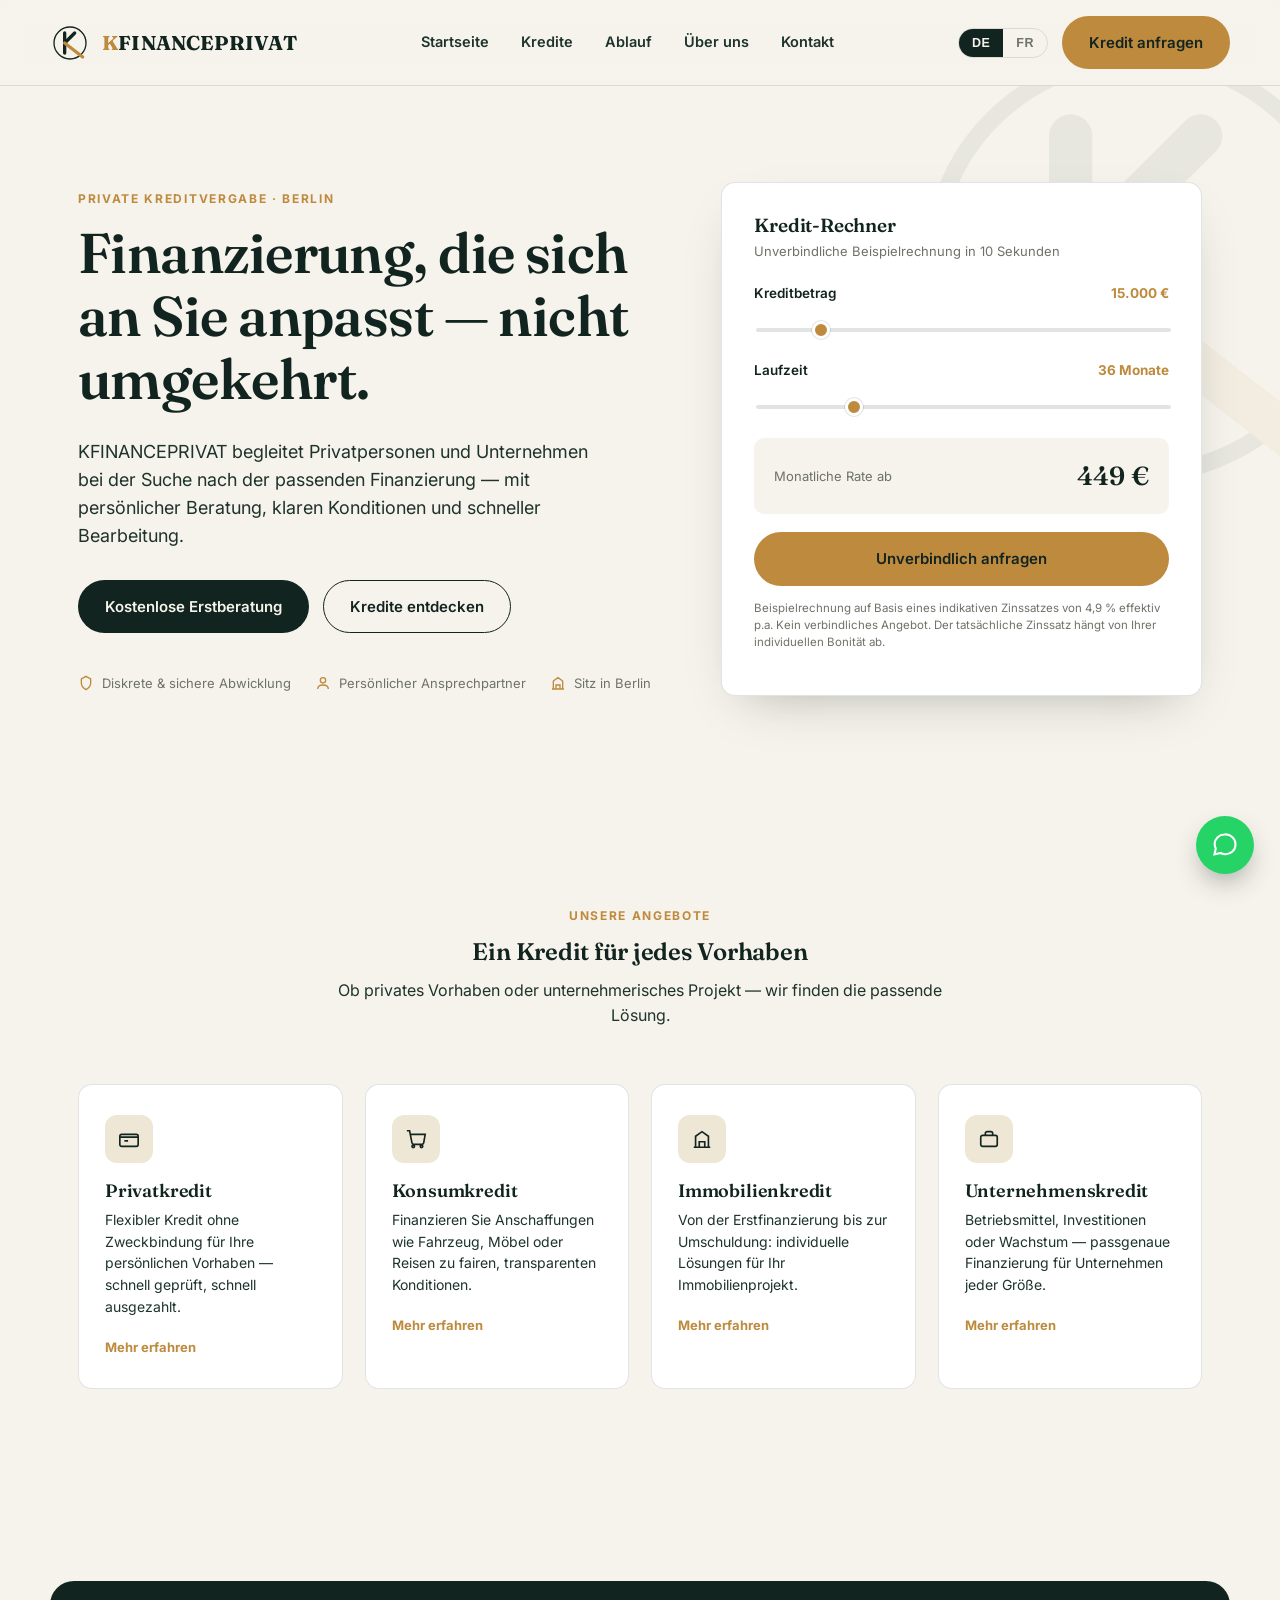
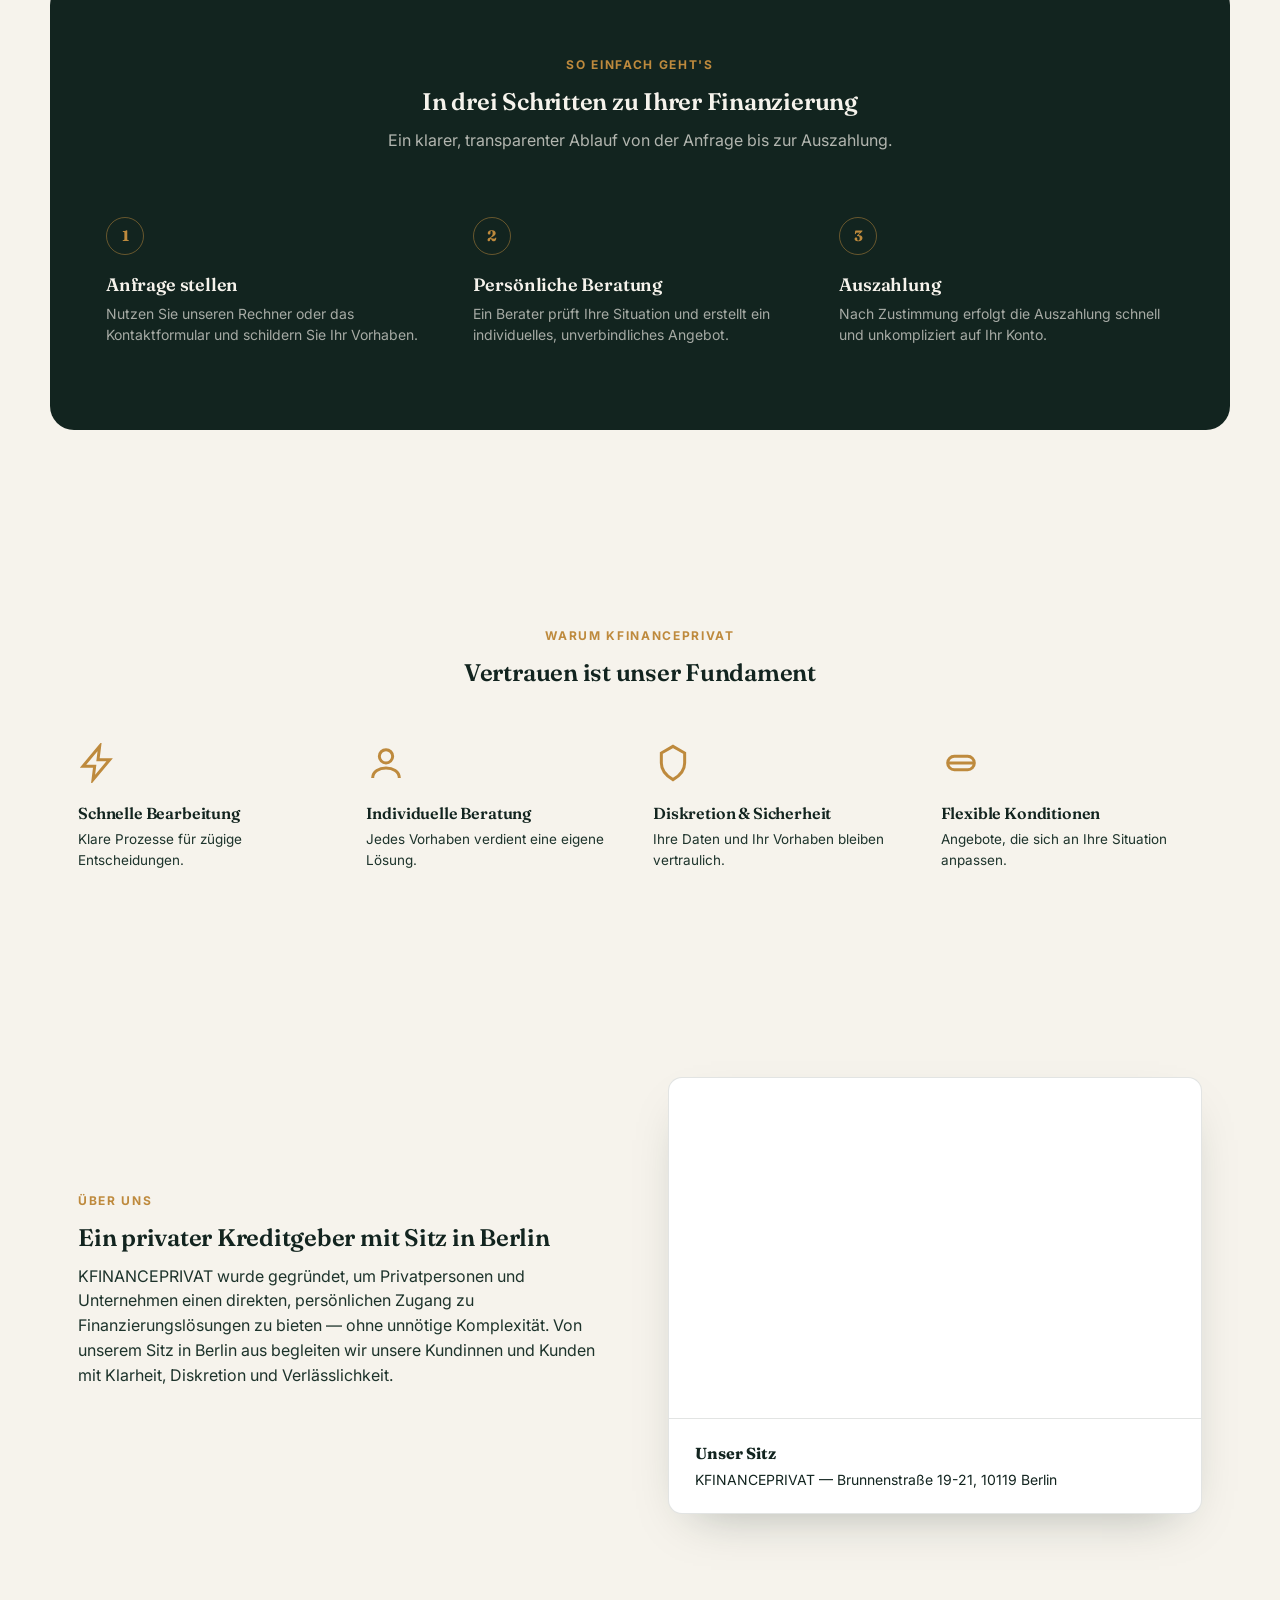
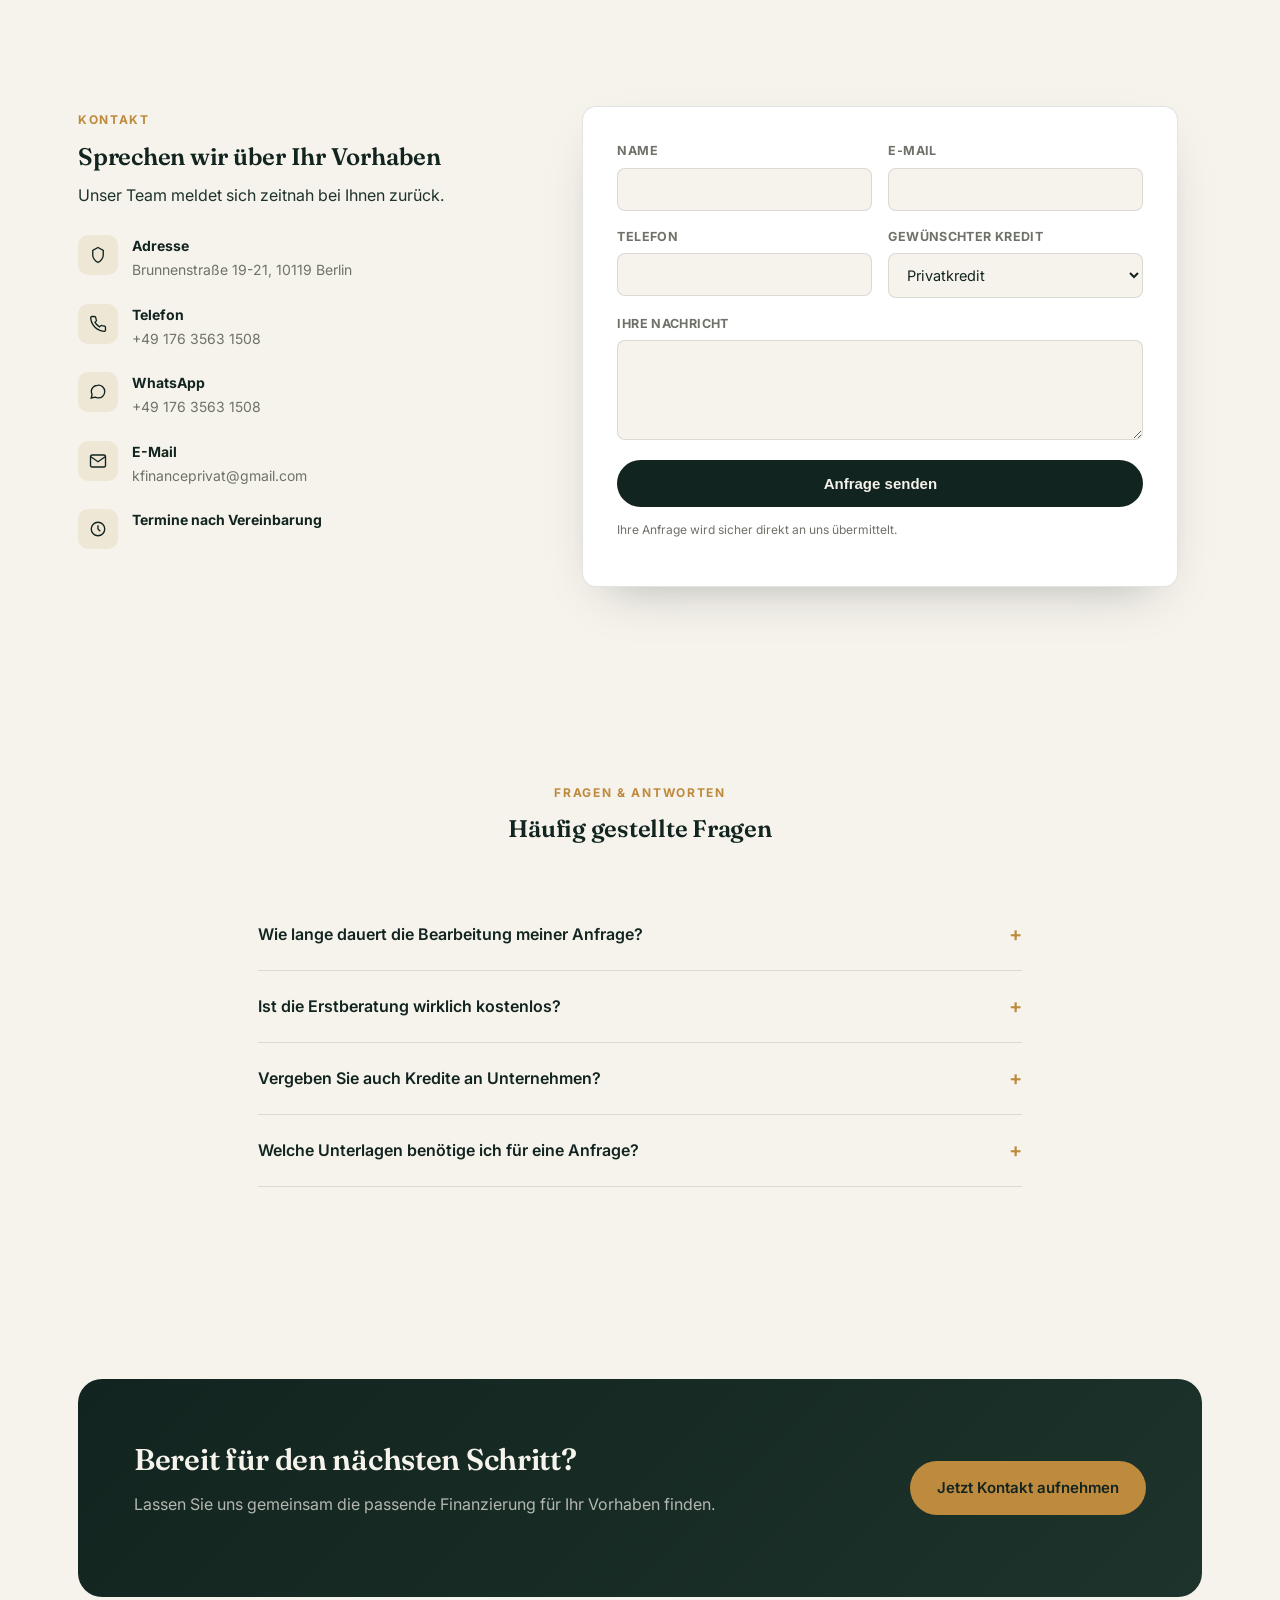
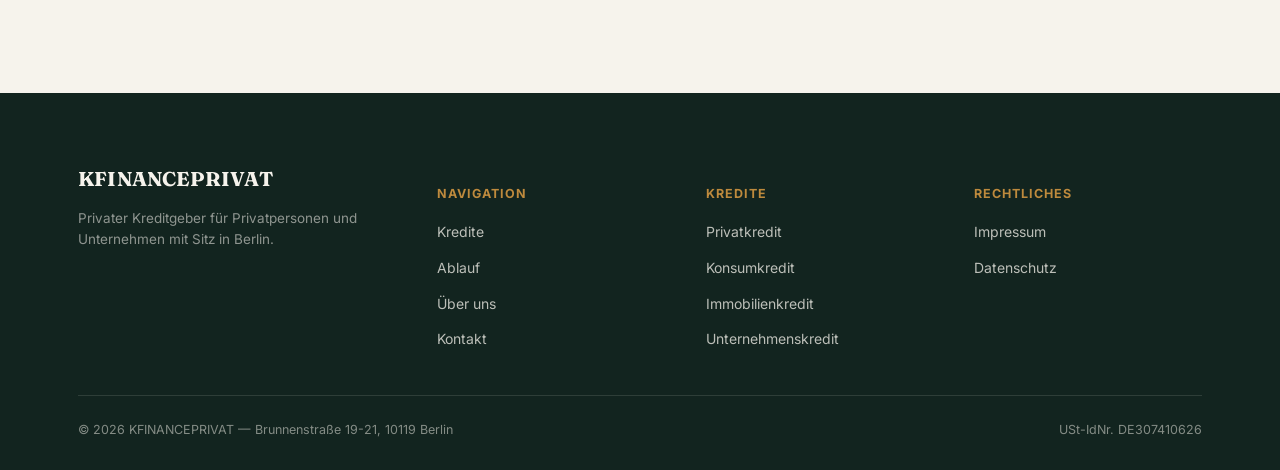
==== index.html @ 70a565da "Add files via upload" ====
<!DOCTYPE html>
<html lang="de">
<head>
<meta charset="UTF-8">
<meta name="viewport" content="width=device-width, initial-scale=1.0">
<title>KFINANCEPRIVAT — Private Kredite für Privatpersonen & Unternehmen</title>
<meta name="description" content="KFINANCEPRIVAT, Berlin — Privatkredite, Konsumkredite, Immobilienkredite und Unternehmenskredite mit persönlicher Beratung.">
<link rel="icon" type="image/svg+xml" href="kfinanceprivat-icone.svg">
<link rel="stylesheet" href="style.css">
</head>
<body>

<header class="site">
  <div class="wrap nav">
    <a href="index.html" class="brand">
      <img src="kfinanceprivat-icone.svg" alt="KFINANCEPRIVAT">
      <span class="brand-word"><span class="k">K</span>FINANCEPRIVAT</span>
    </a>
    <nav class="nav-links">
      <a href="index.html" data-i18n="nav_home">Startseite</a>
      <a href="#kredite" data-i18n="nav_credits">Kredite</a>
      <a href="#ablauf" data-i18n="nav_process">Ablauf</a>
      <a href="#ueber-uns" data-i18n="nav_about">Über uns</a>
      <a href="#kontakt" data-i18n="nav_contact">Kontakt</a>
    </nav>
    <div class="nav-actions">
      <div class="lang-toggle">
        <button data-lang="de" class="active">DE</button>
        <button data-lang="fr">FR</button>
      </div>
      <a href="#kontakt" class="btn btn-gold" data-i18n="nav_cta">Kredit anfragen</a>
      <button class="burger" aria-label="Menu"><span></span><span></span><span></span></button>
    </div>
  </div>
</header>

<section class="hero">
  <img class="hero-watermark" src="kfinanceprivat-icone.svg" alt="">
  <div class="wrap hero-grid">
    <div>
      <span class="eyebrow" data-i18n="hero_eyebrow">Private Kreditvergabe · Berlin</span>
      <h1 data-i18n="hero_title">Finanzierung, die sich an Sie anpasst — nicht umgekehrt.</h1>
      <p class="lead" data-i18n="hero_lead">KFINANCEPRIVAT begleitet Privatpersonen und Unternehmen bei der Suche nach der passenden Finanzierung.</p>
      <div class="hero-cta">
        <a href="#kontakt" class="btn btn-primary" data-i18n="hero_cta_primary">Kostenlose Erstberatung</a>
        <a href="#kredite" class="btn btn-outline" data-i18n="hero_cta_secondary">Kredite entdecken</a>
      </div>
      <div class="hero-trust">
        <div><svg width="16" height="16" viewBox="0 0 24 24" fill="none" stroke="#BE8A3D" stroke-width="2"><path d="M12 2l7 4v6c0 5-3.5 8-7 10-3.5-2-7-5-7-10V6l7-4z"/></svg><span data-i18n="hero_trust_1">Diskrete & sichere Abwicklung</span></div>
        <div><svg width="16" height="16" viewBox="0 0 24 24" fill="none" stroke="#BE8A3D" stroke-width="2"><circle cx="12" cy="8" r="4"/><path d="M4 21c0-4 4-6 8-6s8 2 8 6"/></svg><span data-i18n="hero_trust_2">Persönlicher Ansprechpartner</span></div>
        <div><svg width="16" height="16" viewBox="0 0 24 24" fill="none" stroke="#BE8A3D" stroke-width="2"><path d="M3 21h18M5 21V9l7-5 7 5v12M9 21v-6h6v6"/></svg><span data-i18n="hero_trust_3">Sitz in Berlin</span></div>
      </div>
    </div>

    <div class="sim-card reveal">
      <h3 data-i18n="sim_title">Kredit-Rechner</h3>
      <p class="sim-sub" data-i18n="sim_sub">Unverbindliche Beispielrechnung in 10 Sekunden</p>

      <div class="sim-row">
        <label><span data-i18n="sim_amount">Kreditbetrag</span><span id="sim-amount-val">15.000 €</span></label>
        <input type="range" id="sim-amount" min="1000" max="100000" step="500" value="15000">
      </div>
      <div class="sim-row">
        <label><span data-i18n="sim_duration">Laufzeit</span><span id="sim-duration-val">36 Monate</span></label>
        <input type="range" id="sim-duration" min="12" max="120" step="6" value="36">
      </div>

      <div class="sim-result">
        <span class="muted" data-i18n="sim_result_label" style="font-size:13px;">Monatliche Rate ab</span>
        <span class="amount" id="sim-monthly">449 €<span data-i18n="sim_months">/Monat</span></span>
      </div>
      <a href="#kontakt" class="btn btn-gold" style="width:100%; margin-top:18px;" data-i18n="sim_cta">Unverbindlich anfragen</a>
      <p class="sim-disclaimer" data-i18n="sim_disclaimer">Beispielrechnung, kein verbindliches Angebot.</p>
    </div>
  </div>
</section>

<section id="kredite">
  <div class="wrap">
    <div class="section-head center reveal">
      <span class="eyebrow" data-i18n="credits_eyebrow">Unsere Angebote</span>
      <h2 data-i18n="credits_title">Ein Kredit für jedes Vorhaben</h2>
      <p data-i18n="credits_lead">Ob privates Vorhaben oder unternehmerisches Projekt — wir finden die passende Lösung.</p>
    </div>
    <div class="credit-grid">
      <div class="credit-card reveal">
        <div class="icon"><svg width="22" height="22" viewBox="0 0 24 24" fill="none" stroke="#12241F" stroke-width="1.8"><rect x="2" y="7" width="20" height="13" rx="2"/><path d="M2 10h20M7 14h4"/></svg></div>
        <h3 data-i18n="c1_title">Privatkredit</h3>
        <p data-i18n="c1_text">Flexibler Kredit ohne Zweckbindung für Ihre persönlichen Vorhaben.</p>
        <a href="#kontakt" data-i18n="c_more">Mehr erfahren →</a>
      </div>
      <div class="credit-card reveal">
        <div class="icon"><svg width="22" height="22" viewBox="0 0 24 24" fill="none" stroke="#12241F" stroke-width="1.8"><circle cx="9" cy="20" r="1.4"/><circle cx="18" cy="20" r="1.4"/><path d="M2 3h3l2.6 13.2a2 2 0 0 0 2 1.6h8.8a2 2 0 0 0 2-1.6L22 7H6"/></svg></div>
        <h3 data-i18n="c2_title">Konsumkredit</h3>
        <p data-i18n="c2_text">Finanzieren Sie Anschaffungen zu fairen, transparenten Konditionen.</p>
        <a href="#kontakt" data-i18n="c_more">Mehr erfahren →</a>
      </div>
      <div class="credit-card reveal">
        <div class="icon"><svg width="22" height="22" viewBox="0 0 24 24" fill="none" stroke="#12241F" stroke-width="1.8"><path d="M3 21h18M5 21V9l7-5 7 5v12M9 21v-6h6v6"/></svg></div>
        <h3 data-i18n="c3_title">Immobilienkredit</h3>
        <p data-i18n="c3_text">Individuelle Lösungen für Ihr Immobilienprojekt.</p>
        <a href="#kontakt" data-i18n="c_more">Mehr erfahren →</a>
      </div>
      <div class="credit-card reveal">
        <div class="icon"><svg width="22" height="22" viewBox="0 0 24 24" fill="none" stroke="#12241F" stroke-width="1.8"><rect x="3" y="8" width="18" height="12" rx="2"/><path d="M8 8V6a2 2 0 0 1 2-2h4a2 2 0 0 1 2 2v2"/></svg></div>
        <h3 data-i18n="c4_title">Unternehmenskredit</h3>
        <p data-i18n="c4_text">Passgenaue Finanzierung für Unternehmen jeder Größe.</p>
        <a href="#kontakt" data-i18n="c_more">Mehr erfahren →</a>
      </div>
    </div>
  </div>
</section>

<section id="ablauf">
  <div class="wrap process reveal" style="padding:70px 56px;">
    <div class="section-head center">
      <span class="eyebrow" data-i18n="process_eyebrow">So einfach geht's</span>
      <h2 data-i18n="process_title">In drei Schritten zu Ihrer Finanzierung</h2>
      <p data-i18n="process_lead">Ein klarer, transparenter Ablauf von der Anfrage bis zur Auszahlung.</p>
    </div>
    <div class="steps">
      <div class="step"><div class="num">1</div><h3 data-i18n="p1_title">Anfrage stellen</h3><p data-i18n="p1_text">Nutzen Sie unseren Rechner oder das Kontaktformular.</p></div>
      <div class="step"><div class="num">2</div><h3 data-i18n="p2_title">Persönliche Beratung</h3><p data-i18n="p2_text">Ein Berater erstellt ein individuelles, unverbindliches Angebot.</p></div>
      <div class="step"><div class="num">3</div><h3 data-i18n="p3_title">Auszahlung</h3><p data-i18n="p3_text">Schnelle und unkomplizierte Auszahlung auf Ihr Konto.</p></div>
    </div>
  </div>
</section>

<section id="vorteile">
  <div class="wrap">
    <div class="section-head center reveal">
      <span class="eyebrow" data-i18n="adv_eyebrow">Warum KFINANCEPRIVAT</span>
      <h2 data-i18n="adv_title">Vertrauen ist unser Fundament</h2>
    </div>
    <div class="adv-grid">
      <div class="adv-item reveal"><svg class="icon" viewBox="0 0 24 24" fill="none" stroke="#BE8A3D" stroke-width="1.8"><path d="M13 2 3 14h7l-1 8 10-12h-7l1-8z"/></svg><h4 data-i18n="a1_title">Schnelle Bearbeitung</h4><p data-i18n="a1_text">Klare Prozesse für zügige Entscheidungen.</p></div>
      <div class="adv-item reveal"><svg class="icon" viewBox="0 0 24 24" fill="none" stroke="#BE8A3D" stroke-width="1.8"><circle cx="12" cy="8" r="4"/><path d="M4 21c0-4 4-6 8-6s8 2 8 6"/></svg><h4 data-i18n="a2_title">Individuelle Beratung</h4><p data-i18n="a2_text">Jedes Vorhaben verdient eine eigene Lösung.</p></div>
      <div class="adv-item reveal"><svg class="icon" viewBox="0 0 24 24" fill="none" stroke="#BE8A3D" stroke-width="1.8"><path d="M12 2l7 4v6c0 5-3.5 8-7 10-3.5-2-7-5-7-10V6l7-4z"/></svg><h4 data-i18n="a3_title">Diskretion & Sicherheit</h4><p data-i18n="a3_text">Ihre Daten bleiben vertraulich.</p></div>
      <div class="adv-item reveal"><svg class="icon" viewBox="0 0 24 24" fill="none" stroke="#BE8A3D" stroke-width="1.8"><path d="M4 12h16M4 12a4 4 0 0 1 4-4h8a4 4 0 0 1 4 4M4 12a4 4 0 0 0 4 4h8a4 4 0 0 0 4-4"/></svg><h4 data-i18n="a4_title">Flexible Konditionen</h4><p data-i18n="a4_text">Angebote, die sich an Ihre Situation anpassen.</p></div>
    </div>
  </div>
</section>

<section id="ueber-uns">
  <div class="wrap about-grid">
    <div class="reveal">
      <span class="eyebrow" data-i18n="about_eyebrow">Über uns</span>
      <h2 data-i18n="about_title">Ein privater Kreditgeber mit Sitz in Berlin</h2>
      <p data-i18n="about_text">KFINANCEPRIVAT wurde gegründet, um Privatpersonen und Unternehmen einen direkten, persönlichen Zugang zu Finanzierungslösungen zu bieten.</p>
    </div>
    <div class="about-card reveal">
      <iframe src="https://maps.google.com/maps?q=Brunnenstra%C3%9Fe%2019-21%2C%2010119%20Berlin&t=&z=15&ie=UTF8&output=embed" loading="lazy"></iframe>
      <div class="about-address">
        <strong data-i18n="about_addr_label">Unser Sitz</strong>
        KFINANCEPRIVAT — Brunnenstraße 19-21, 10119 Berlin
      </div>
    </div>
  </div>
</section>

<section id="kontakt">
  <div class="wrap contact-grid">
    <div class="reveal">
      <span class="eyebrow" data-i18n="contact_eyebrow">Kontakt</span>
      <h2 data-i18n="contact_title">Sprechen wir über Ihr Vorhaben</h2>
      <p data-i18n="contact_lead">Unser Team meldet sich zeitnah bei Ihnen zurück.</p>
      <div class="contact-info-list">
        <div class="contact-info-item">
          <div class="icon"><svg width="18" height="18" viewBox="0 0 24 24" fill="none" stroke="#12241F" stroke-width="1.8"><path d="M12 2l7 4v6c0 5-3.5 8-7 10-3.5-2-7-5-7-10V6l7-4z"/></svg></div>
          <div><strong data-i18n="contact_addr">Adresse</strong><span>Brunnenstraße 19-21, 10119 Berlin</span></div>
        </div>
        <div class="contact-info-item">
          <div class="icon"><svg width="18" height="18" viewBox="0 0 24 24" fill="none" stroke="#12241F" stroke-width="1.8"><path d="M22 16.9v3a2 2 0 0 1-2.2 2 19.8 19.8 0 0 1-8.6-3 19.5 19.5 0 0 1-6-6 19.8 19.8 0 0 1-3-8.7A2 2 0 0 1 4.1 2h3a2 2 0 0 1 2 1.7c.1.9.3 1.8.6 2.7a2 2 0 0 1-.4 2.1L8 9.9a16 16 0 0 0 6 6l1.4-1.4a2 2 0 0 1 2.1-.4c.9.3 1.8.5 2.7.6a2 2 0 0 1 1.8 2z"/></svg></div>
          <div><strong data-i18n="contact_phone">Telefon</strong><a href="tel:+4917635631508">+49 176 3563 1508</a></div>
        </div>
        <div class="contact-info-item">
          <div class="icon"><svg width="18" height="18" viewBox="0 0 24 24" fill="none" stroke="#12241F" stroke-width="1.8"><path d="M21 11.5a8.4 8.4 0 0 1-8.9 8.4 8.5 8.5 0 0 1-4-1L3 20l1.1-5a8.4 8.4 0 0 1-1-4A8.4 8.4 0 0 1 11.5 3 8.5 8.5 0 0 1 21 11.5z"/></svg></div>
          <div><strong>WhatsApp</strong><a href="https://wa.me/4917635631508" target="_blank" rel="noopener">+49 176 3563 1508</a></div>
        </div>
        <div class="contact-info-item">
          <div class="icon"><svg width="18" height="18" viewBox="0 0 24 24" fill="none" stroke="#12241F" stroke-width="1.8"><rect x="2" y="4" width="20" height="16" rx="2"/><path d="m22 6-10 7L2 6"/></svg></div>
          <div><strong data-i18n="contact_email">E-Mail</strong><a href="mailto:kfinanceprivat@gmail.com">kfinanceprivat@gmail.com</a></div>
        </div>
        <div class="contact-info-item">
          <div class="icon"><svg width="18" height="18" viewBox="0 0 24 24" fill="none" stroke="#12241F" stroke-width="1.8"><circle cx="12" cy="12" r="9"/><path d="M12 7v5l3 3"/></svg></div>
          <div><strong data-i18n="contact_hours">Termine nach Vereinbarung</strong></div>
        </div>
      </div>
    </div>

    <form class="contact-form reveal" id="contact-form" action="https://formspree.io/f/xdenblgp" method="POST">
      <div class="form-row">
        <div class="form-field"><label data-i18n="f_name">Name</label><input type="text" id="f-name" name="name" required></div>
        <div class="form-field"><label data-i18n="f_email">E-Mail</label><input type="email" id="f-email" name="email" required></div>
      </div>
      <div class="form-row">
        <div class="form-field"><label data-i18n="f_phone">Telefon</label><input type="tel" id="f-phone" name="phone"></div>
        <div class="form-field">
          <label data-i18n="f_type">Gewünschter Kredit</label>
          <select id="f-type" name="credit_type">
            <option data-i18n="f_type_1">Privatkredit</option>
            <option data-i18n="f_type_2">Konsumkredit</option>
            <option data-i18n="f_type_3">Immobilienkredit</option>
            <option data-i18n="f_type_4">Unternehmenskredit</option>
          </select>
        </div>
      </div>
      <div class="form-field full" style="margin-bottom:20px;">
        <label data-i18n="f_message">Ihre Nachricht</label>
        <textarea id="f-message" name="message"></textarea>
      </div>
      <button type="submit" class="btn btn-primary" style="width:100%;" data-i18n="f_submit">Anfrage senden</button>
      <p class="form-note" data-i18n="f_note">Ihre Anfrage wird sicher direkt an uns übermittelt.</p>
      <p class="form-success" id="form-success" style="display:none; color:#2E7D4F; font-size:14px; font-weight:600; margin-top:14px;"></p>
      <p class="form-error" id="form-error" style="display:none; color:#B3402C; font-size:14px; font-weight:600; margin-top:14px;"></p>
    </form>
  </div>
</section>

<section id="faq">
  <div class="wrap" style="max-width:820px;">
    <div class="section-head center reveal">
      <span class="eyebrow" data-i18n="faq_eyebrow">Fragen & Antworten</span>
      <h2 data-i18n="faq_title">Häufig gestellte Fragen</h2>
    </div>
    <div class="reveal">
      <div class="faq-item"><div class="faq-q"><span data-i18n="q1">Wie lange dauert die Bearbeitung?</span><span class="plus">+</span></div><div class="faq-a"><p data-i18n="a1">In der Regel innerhalb weniger Werktage.</p></div></div>
      <div class="faq-item"><div class="faq-q"><span data-i18n="q2">Ist die Erstberatung kostenlos?</span><span class="plus">+</span></div><div class="faq-a"><p data-i18n="a2">Ja, kostenlos und unverbindlich.</p></div></div>
      <div class="faq-item"><div class="faq-q"><span data-i18n="q3">Auch für Unternehmen?</span><span class="plus">+</span></div><div class="faq-a"><p data-i18n="a3">Ja, für Privatpersonen und Unternehmen.</p></div></div>
      <div class="faq-item"><div class="faq-q"><span data-i18n="q4">Welche Unterlagen benötige ich?</span><span class="plus">+</span></div><div class="faq-a"><p data-i18n="a4">Zunächst genügen Angaben zu Ihrem Vorhaben.</p></div></div>
    </div>
  </div>
</section>

<section>
  <div class="wrap">
    <div class="cta-banner reveal">
      <div>
        <h2 data-i18n="cta_banner_title">Bereit für den nächsten Schritt?</h2>
        <p data-i18n="cta_banner_text">Lassen Sie uns gemeinsam die passende Finanzierung finden.</p>
      </div>
      <a href="#kontakt" class="btn btn-gold" data-i18n="cta_banner_btn">Jetzt Kontakt aufnehmen</a>
    </div>
  </div>
</section>

<footer class="site">
  <div class="wrap">
    <div class="footer-grid">
      <div class="footer-brand">
        <span class="brand-word">KFINANCEPRIVAT</span>
        <p data-i18n="footer_text">Privater Kreditgeber für Privatpersonen und Unternehmen mit Sitz in Berlin.</p>
      </div>
      <div>
        <h5 data-i18n="footer_nav">Navigation</h5>
        <ul>
          <li><a href="#kredite" data-i18n="nav_credits">Kredite</a></li>
          <li><a href="#ablauf" data-i18n="nav_process">Ablauf</a></li>
          <li><a href="#ueber-uns" data-i18n="nav_about">Über uns</a></li>
          <li><a href="#kontakt" data-i18n="nav_contact">Kontakt</a></li>
        </ul>
      </div>
      <div>
        <h5 data-i18n="footer_credits">Kredite</h5>
        <ul>
          <li><a href="#kredite" data-i18n="c1_title">Privatkredit</a></li>
          <li><a href="#kredite" data-i18n="c2_title">Konsumkredit</a></li>
          <li><a href="#kredite" data-i18n="c3_title">Immobilienkredit</a></li>
          <li><a href="#kredite" data-i18n="c4_title">Unternehmenskredit</a></li>
        </ul>
      </div>
      <div>
        <h5 data-i18n="footer_legal">Rechtliches</h5>
        <ul>
          <li><a href="impressum.html" data-i18n="footer_impressum">Impressum</a></li>
          <li><a href="datenschutz.html" data-i18n="footer_datenschutz">Datenschutz</a></li>
        </ul>
      </div>
    </div>
    <div class="footer-bottom">
      <span>© 2026 KFINANCEPRIVAT — Brunnenstraße 19-21, 10119 Berlin</span>
      <span>USt-IdNr. DE307410626</span>
    </div>
  </div>
</footer>

<a href="https://wa.me/4917635631508" target="_blank" rel="noopener" class="whatsapp-float" aria-label="WhatsApp">
  <svg width="28" height="28" viewBox="0 0 24 24" fill="none" stroke="#FFFFFF" stroke-width="1.8"><path d="M21 11.5a8.4 8.4 0 0 1-8.9 8.4 8.5 8.5 0 0 1-4-1L3 20l1.1-5a8.4 8.4 0 0 1-1-4A8.4 8.4 0 0 1 11.5 3 8.5 8.5 0 0 1 21 11.5z"/></svg>
</a>

<script src="script.js"></script>
</body>
</html>
---- style.css ----
@import url('https://fonts.googleapis.com/css2?family=Fraunces:opsz,wght@9..144,400;9..144,500;9..144,600;9..144,700&family=Inter:wght@400;500;600;700&display=swap');

:root{
  --ink:#12241F;
  --ink-soft:#1D332B;
  --gold:#BE8A3D;
  --gold-light:#D9AE6C;
  --paper:#F6F3EC;
  --paper-alt:#EEE7D6;
  --white:#FFFFFF;
  --muted:#6E7268;
  --line: rgba(18,36,31,0.12);
  --shadow: 0 20px 50px -25px rgba(18,36,31,0.35);
  --radius: 14px;
  --maxw: 1180px;
}

*{box-sizing:border-box;}
html{scroll-behavior:smooth;}
body{
  margin:0;
  font-family:'Inter', Arial, Helvetica, sans-serif;
  color:var(--ink);
  background:var(--paper);
  line-height:1.55;
  -webkit-font-smoothing:antialiased;
}
h1,h2,h3,h4{
  font-family:'Fraunces', Georgia, 'Times New Roman', serif;
  margin:0 0 .5em 0;
  line-height:1.12;
  font-weight:600;
  letter-spacing:-0.01em;
}
p{margin:0 0 1em 0; color:var(--ink-soft);}
a{color:inherit; text-decoration:none;}
img{max-width:100%; display:block;}
.wrap{max-width:var(--maxw); margin:0 auto; padding:0 28px;}
.eyebrow{
  font-size:12px; font-weight:700; letter-spacing:.14em; text-transform:uppercase;
  color:var(--gold); margin-bottom:14px; display:inline-block;
}
.muted{color:var(--muted);}
.btn{
  display:inline-flex; align-items:center; justify-content:center; gap:8px;
  padding:14px 26px; border-radius:999px; font-weight:600; font-size:15px;
  border:1px solid transparent; cursor:pointer; transition:transform .18s ease, box-shadow .18s ease, background .18s ease;
  white-space:nowrap;
}
.btn-primary{background:var(--ink); color:var(--paper);}
.btn-primary:hover{background:var(--ink-soft); box-shadow:var(--shadow); transform:translateY(-1px);}
.btn-gold{background:var(--gold); color:var(--ink);}
.btn-gold:hover{background:var(--gold-light); box-shadow:var(--shadow); transform:translateY(-1px);}
.btn-outline{border-color:var(--ink); color:var(--ink); background:transparent;}
.btn-outline:hover{background:var(--ink); color:var(--paper);}
.btn-outline-light{border-color:rgba(246,243,236,.5); color:var(--paper); background:transparent;}
.btn-outline-light:hover{background:var(--paper); color:var(--ink);}

/* ---------- Header ---------- */
header.site{
  position:sticky; top:0; z-index:100; background:rgba(246,243,236,.92);
  backdrop-filter:blur(8px); border-bottom:1px solid var(--line);
  transition:box-shadow .2s ease;
}
header.site.scrolled{box-shadow:0 8px 24px -18px rgba(18,36,31,.5);}
.nav{display:flex; align-items:center; justify-content:space-between; padding:16px 0;}
.brand{display:flex; align-items:center; gap:12px;}
.brand img{height:40px; width:40px;}
.brand-word{font-family:'Fraunces', serif; font-weight:700; font-size:20px; letter-spacing:.01em;}
.brand-word .k{color:var(--gold);}
.nav-links{display:flex; align-items:center; gap:32px;}
.nav-links a{font-size:14.5px; font-weight:600; color:var(--ink-soft); position:relative; padding:4px 0;}
.nav-links a:hover{color:var(--ink);}
.nav-actions{display:flex; align-items:center; gap:14px;}
.lang-toggle{display:flex; border:1px solid var(--line); border-radius:999px; overflow:hidden;}
.lang-toggle button{
  border:none; background:transparent; padding:7px 13px; font-size:12.5px; font-weight:700;
  letter-spacing:.04em; cursor:pointer; color:var(--muted);
}
.lang-toggle button.active{background:var(--ink); color:var(--paper);}
.phone-pill{display:flex; align-items:center; gap:8px; font-size:14px; font-weight:600;}
.burger{display:none; flex-direction:column; gap:5px; background:none; border:none; cursor:pointer; padding:6px;}
.burger span{width:22px; height:2px; background:var(--ink); display:block;}

/* ---------- Hero ---------- */
.hero{position:relative; overflow:hidden; padding:96px 0 110px;}
.hero-grid{display:grid; grid-template-columns:1.1fr .9fr; gap:56px; align-items:center;}
.hero h1{font-size:clamp(34px,4.6vw,56px);}
.hero .lead{font-size:18px; max-width:520px;}
.hero-cta{display:flex; gap:14px; margin-top:30px; flex-wrap:wrap;}
.hero-trust{display:flex; gap:24px; margin-top:40px; flex-wrap:wrap;}
.hero-trust div{font-size:13px; color:var(--muted); display:flex; align-items:center; gap:8px;}
.hero-trust svg{flex:none;}
.hero-watermark{
  position:absolute; right:-120px; top:-80px; width:520px; opacity:.06; pointer-events:none;
}

/* Simulator card */
.sim-card{
  background:var(--white); border-radius:var(--radius); box-shadow:var(--shadow);
  padding:32px; border:1px solid var(--line); position:relative; z-index:2;
}
.sim-card h3{font-size:19px; margin-bottom:4px;}
.sim-card .sim-sub{font-size:13px; color:var(--muted); margin-bottom:22px;}
.sim-row{margin-bottom:22px;}
.sim-row label{display:flex; justify-content:space-between; font-size:13.5px; font-weight:600; margin-bottom:10px;}
.sim-row label span:last-child{color:var(--gold); font-weight:700;}
input[type=range]{
  width:100%; -webkit-appearance:none; height:4px; border-radius:2px; background:var(--line); outline:none;
}
input[type=range]::-webkit-slider-thumb{
  -webkit-appearance:none; width:18px; height:18px; border-radius:50%; background:var(--gold);
  border:3px solid var(--white); box-shadow:0 0 0 1px var(--line); cursor:pointer;
}
input[type=range]::-moz-range-thumb{
  width:18px; height:18px; border-radius:50%; background:var(--gold); border:3px solid var(--white); cursor:pointer;
}
.sim-result{
  background:var(--paper); border-radius:10px; padding:18px 20px; display:flex; justify-content:space-between; align-items:center;
  margin-top:6px;
}
.sim-result .amount{font-family:'Fraunces',serif; font-size:26px; font-weight:600; color:var(--ink);}
.sim-result .amount span{font-size:14px; font-weight:500; color:var(--muted);}
.sim-disclaimer{font-size:11.5px; color:var(--muted); margin-top:14px; line-height:1.5;}

/* ---------- Sections generic ---------- */
section{padding:96px 0;}
.section-head{max-width:640px; margin-bottom:56px;}
.section-head.center{margin-left:auto; margin-right:auto; text-align:center;}

/* Credit types */
.credit-grid{display:grid; grid-template-columns:repeat(4,1fr); gap:22px;}
.credit-card{
  background:var(--white); border:1px solid var(--line); border-radius:var(--radius);
  padding:30px 26px; transition:transform .2s ease, box-shadow .2s ease;
}
.credit-card:hover{transform:translateY(-4px); box-shadow:var(--shadow);}
.credit-card .icon{
  width:48px; height:48px; border-radius:12px; background:var(--paper-alt);
  display:flex; align-items:center; justify-content:center; margin-bottom:18px;
}
.credit-card h3{font-size:18px; margin-bottom:8px;}
.credit-card p{font-size:14px; margin-bottom:16px;}
.credit-card a{font-size:13px; font-weight:700; color:var(--gold); display:inline-flex; align-items:center; gap:5px;}

/* Process */
.process{background:var(--ink); color:var(--paper); border-radius:24px;}
.process .section-head h2, .process .section-head p{color:var(--paper);}
.process .section-head p{color:rgba(246,243,236,.7);}
.steps{display:grid; grid-template-columns:repeat(3,1fr); gap:32px; position:relative;}
.step{position:relative; padding-top:8px;}
.step .num{
  font-family:'Fraunces',serif; font-size:15px; color:var(--gold); font-weight:700;
  border:1px solid rgba(190,138,61,.5); width:38px; height:38px; border-radius:50%;
  display:flex; align-items:center; justify-content:center; margin-bottom:20px;
}
.step h3{color:var(--paper); font-size:18px; margin-bottom:8px;}
.step p{color:rgba(246,243,236,.65); font-size:14px;}

/* Advantages */
.adv-grid{display:grid; grid-template-columns:repeat(4,1fr); gap:26px;}
.adv-item{text-align:left;}
.adv-item .icon{width:40px; height:40px; margin-bottom:16px;}
.adv-item h4{font-size:16px; margin-bottom:6px;}
.adv-item p{font-size:13.5px;}

/* About */
.about-grid{display:grid; grid-template-columns:1fr 1fr; gap:56px; align-items:center;}
.about-card{
  background:var(--white); border:1px solid var(--line); border-radius:var(--radius); overflow:hidden; box-shadow:var(--shadow);
}
.about-card iframe{width:100%; height:340px; border:0; display:block; filter:grayscale(.15);}
.about-address{padding:22px 26px; border-top:1px solid var(--line); font-size:14px;}
.about-address strong{display:block; font-family:'Fraunces',serif; font-size:16px; margin-bottom:4px;}

/* Contact */
.contact-grid{display:grid; grid-template-columns:.95fr 1.05fr; gap:56px;}
.contact-info-list{display:flex; flex-direction:column; gap:22px; margin-top:28px;}
.contact-info-item{display:flex; gap:14px; align-items:flex-start;}
.contact-info-item .icon{
  width:40px; height:40px; border-radius:10px; background:var(--paper-alt); flex:none;
  display:flex; align-items:center; justify-content:center;
}
.contact-info-item strong{display:block; font-size:14px;}
.contact-info-item span, .contact-info-item a{font-size:14px; color:var(--muted);}
.contact-form{
  background:var(--white); border:1px solid var(--line); border-radius:var(--radius); padding:34px; box-shadow:var(--shadow);
}
.form-row{display:grid; grid-template-columns:1fr 1fr; gap:16px; margin-bottom:16px;}
.form-field{display:flex; flex-direction:column; gap:7px;}
.form-field.full{grid-column:1 / -1;}
.form-field label{font-size:12.5px; font-weight:700; letter-spacing:.03em; text-transform:uppercase; color:var(--muted);}
.form-field input, .form-field select, .form-field textarea{
  border:1px solid var(--line); border-radius:8px; padding:12px 14px; font-family:inherit; font-size:14.5px; background:var(--paper);
  color:var(--ink);
}
.form-field textarea{resize:vertical; min-height:100px;}
.form-note{font-size:12px; color:var(--muted); margin-top:14px;}

/* FAQ */
.faq-item{border-bottom:1px solid var(--line); padding:20px 0;}
.faq-q{
  display:flex; justify-content:space-between; align-items:center; cursor:pointer; font-weight:600; font-size:16px;
  gap:20px;
}
.faq-q .plus{font-size:20px; color:var(--gold); transition:transform .2s ease; flex:none;}
.faq-item.open .faq-q .plus{transform:rotate(45deg);}
.faq-a{max-height:0; overflow:hidden; transition:max-height .25s ease;}
.faq-item.open .faq-a{max-height:220px;}
.faq-a p{padding-top:12px; font-size:14.5px;}

/* CTA banner */
.cta-banner{
  background:linear-gradient(135deg, var(--ink), var(--ink-soft)); color:var(--paper);
  border-radius:24px; padding:64px 56px; display:flex; align-items:center; justify-content:space-between; gap:40px; flex-wrap:wrap;
}
.cta-banner h2{color:var(--paper); font-size:30px; max-width:480px;}
.cta-banner p{color:rgba(246,243,236,.7);}

/* Footer */
footer.site{background:var(--ink); color:rgba(246,243,236,.75); padding:70px 0 30px;}
.footer-grid{display:grid; grid-template-columns:1.4fr 1fr 1fr 1fr; gap:40px; padding-bottom:44px; border-bottom:1px solid rgba(246,243,236,.12);}
.footer-brand .brand-word{color:var(--paper);}
.footer-brand p{color:rgba(246,243,236,.55); font-size:13.5px; margin-top:14px; max-width:280px;}
footer.site h5{font-size:12.5px; text-transform:uppercase; letter-spacing:.08em; color:var(--gold); margin-bottom:16px;}
footer.site ul{list-style:none; margin:0; padding:0; display:flex; flex-direction:column; gap:11px;}
footer.site a{font-size:14px; color:rgba(246,243,236,.75);}
footer.site a:hover{color:var(--gold);}
.footer-bottom{display:flex; justify-content:space-between; padding-top:24px; font-size:12.5px; color:rgba(246,243,236,.5); flex-wrap:wrap; gap:10px;}

/* Legal pages */
.legal-page{padding:70px 0 100px;}
.legal-page h1{font-size:34px; margin-bottom:8px;}
.legal-page .updated{font-size:13px; color:var(--muted); margin-bottom:44px;}
.legal-block{margin-bottom:34px;}
.legal-block h2{font-size:19px; margin-bottom:10px;}
.legal-block p, .legal-block li{font-size:14.5px; color:var(--ink-soft);}
.legal-block ul{padding-left:20px;}
.placeholder{background:#FBEFDD; border:1px dashed var(--gold); padding:2px 6px; border-radius:4px; font-style:italic;}
.back-link{display:inline-flex; align-items:center; gap:6px; font-size:13.5px; font-weight:700; margin-bottom:36px; color:var(--gold);}

/* Reveal animation (subtle) */
.reveal{opacity:0; transform:translateY(14px); transition:opacity .5s ease, transform .5s ease;}
.reveal.in{opacity:1; transform:none;}

/* WhatsApp floating button */
.whatsapp-float{
  position:fixed; bottom:26px; right:26px; z-index:200;
  width:58px; height:58px; border-radius:50%; background:#25D366;
  display:flex; align-items:center; justify-content:center;
  box-shadow:0 12px 28px -8px rgba(18,36,31,.45);
  transition:transform .18s ease;
}
.whatsapp-float:hover{transform:scale(1.07);}

/* ---------- Responsive ---------- */
@media (max-width: 980px){
  .hero-grid, .about-grid, .contact-grid{grid-template-columns:1fr;}
  .credit-grid{grid-template-columns:repeat(2,1fr);}
  .adv-grid{grid-template-columns:repeat(2,1fr);}
  .steps{grid-template-columns:1fr; gap:26px;}
  .footer-grid{grid-template-columns:1fr 1fr;}
  .nav-links{display:none;}
  .burger{display:flex;}
}
@media (max-width: 640px){
  .credit-grid, .adv-grid{grid-template-columns:1fr;}
  .form-row{grid-template-columns:1fr;}
  .cta-banner{padding:40px 26px;}
  .footer-grid{grid-template-columns:1fr;}
  section{padding:64px 0;}
  .hero{padding:56px 0 70px;}
}
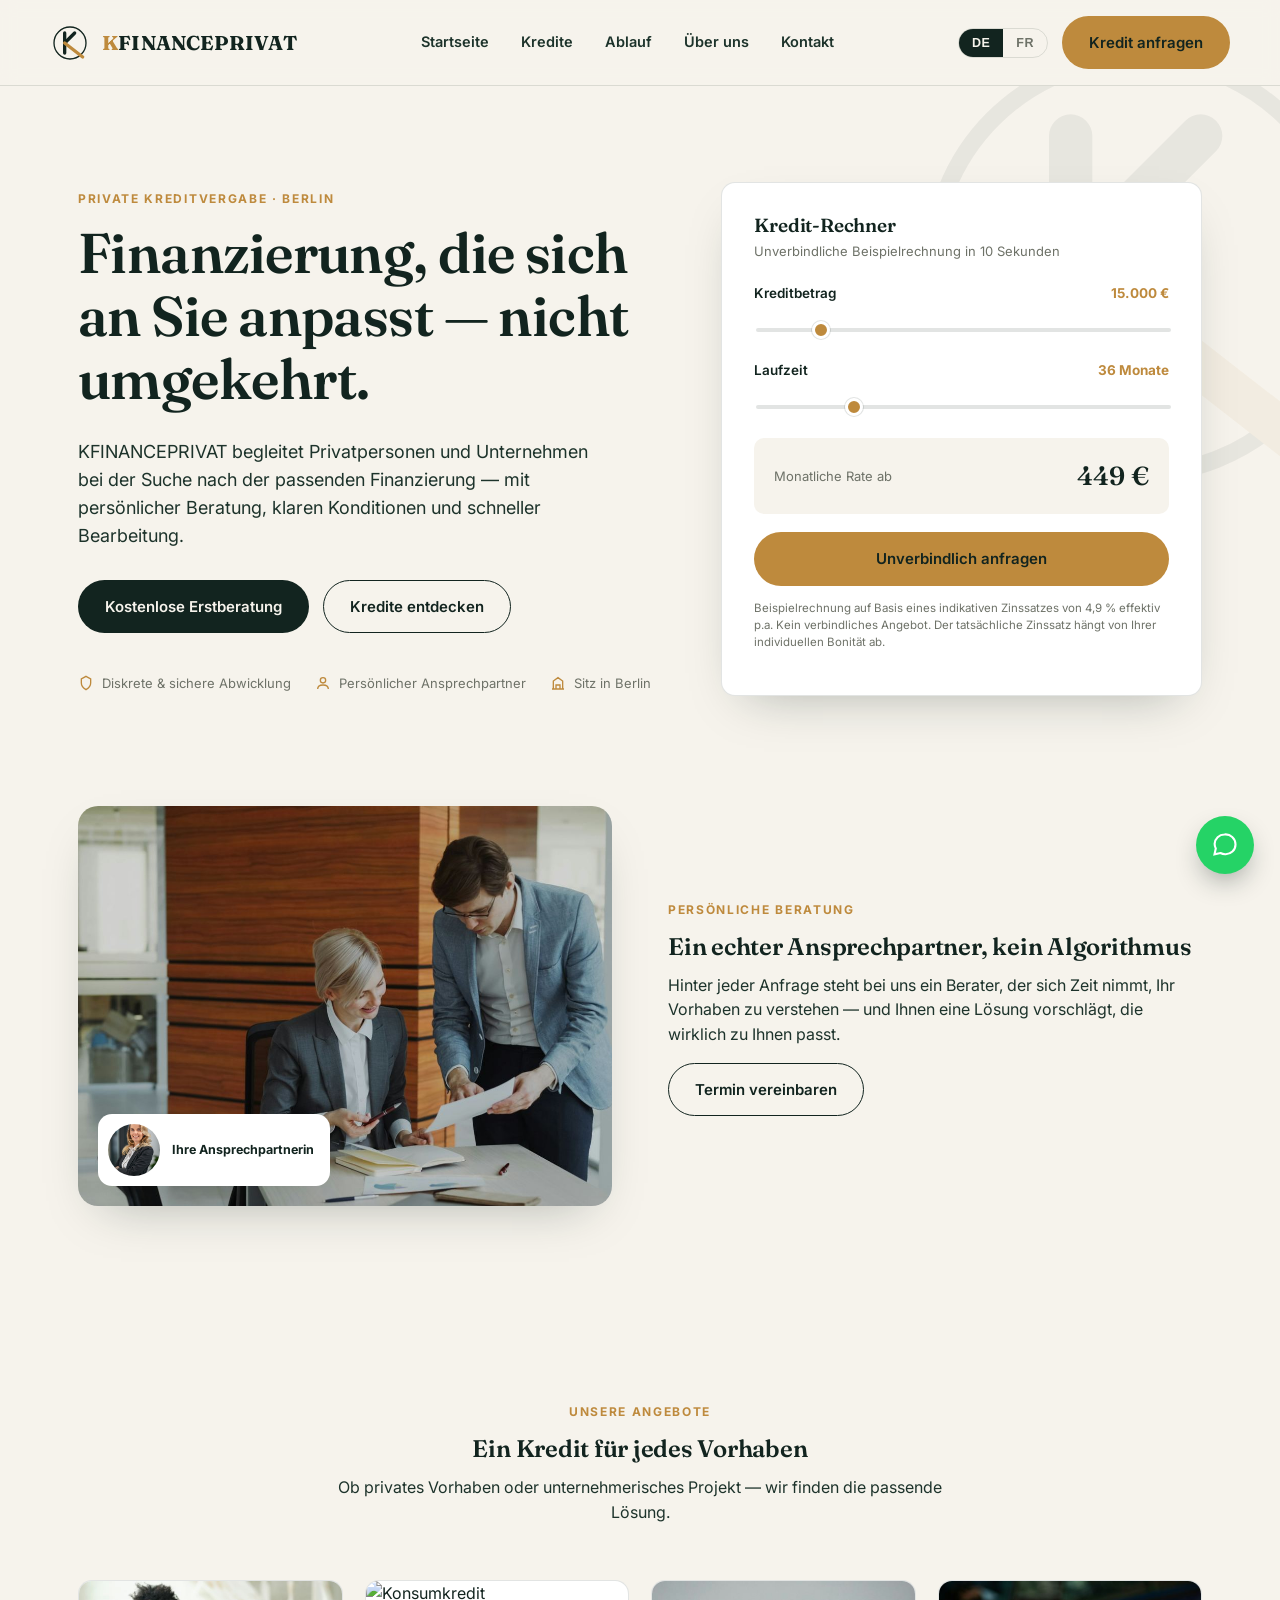
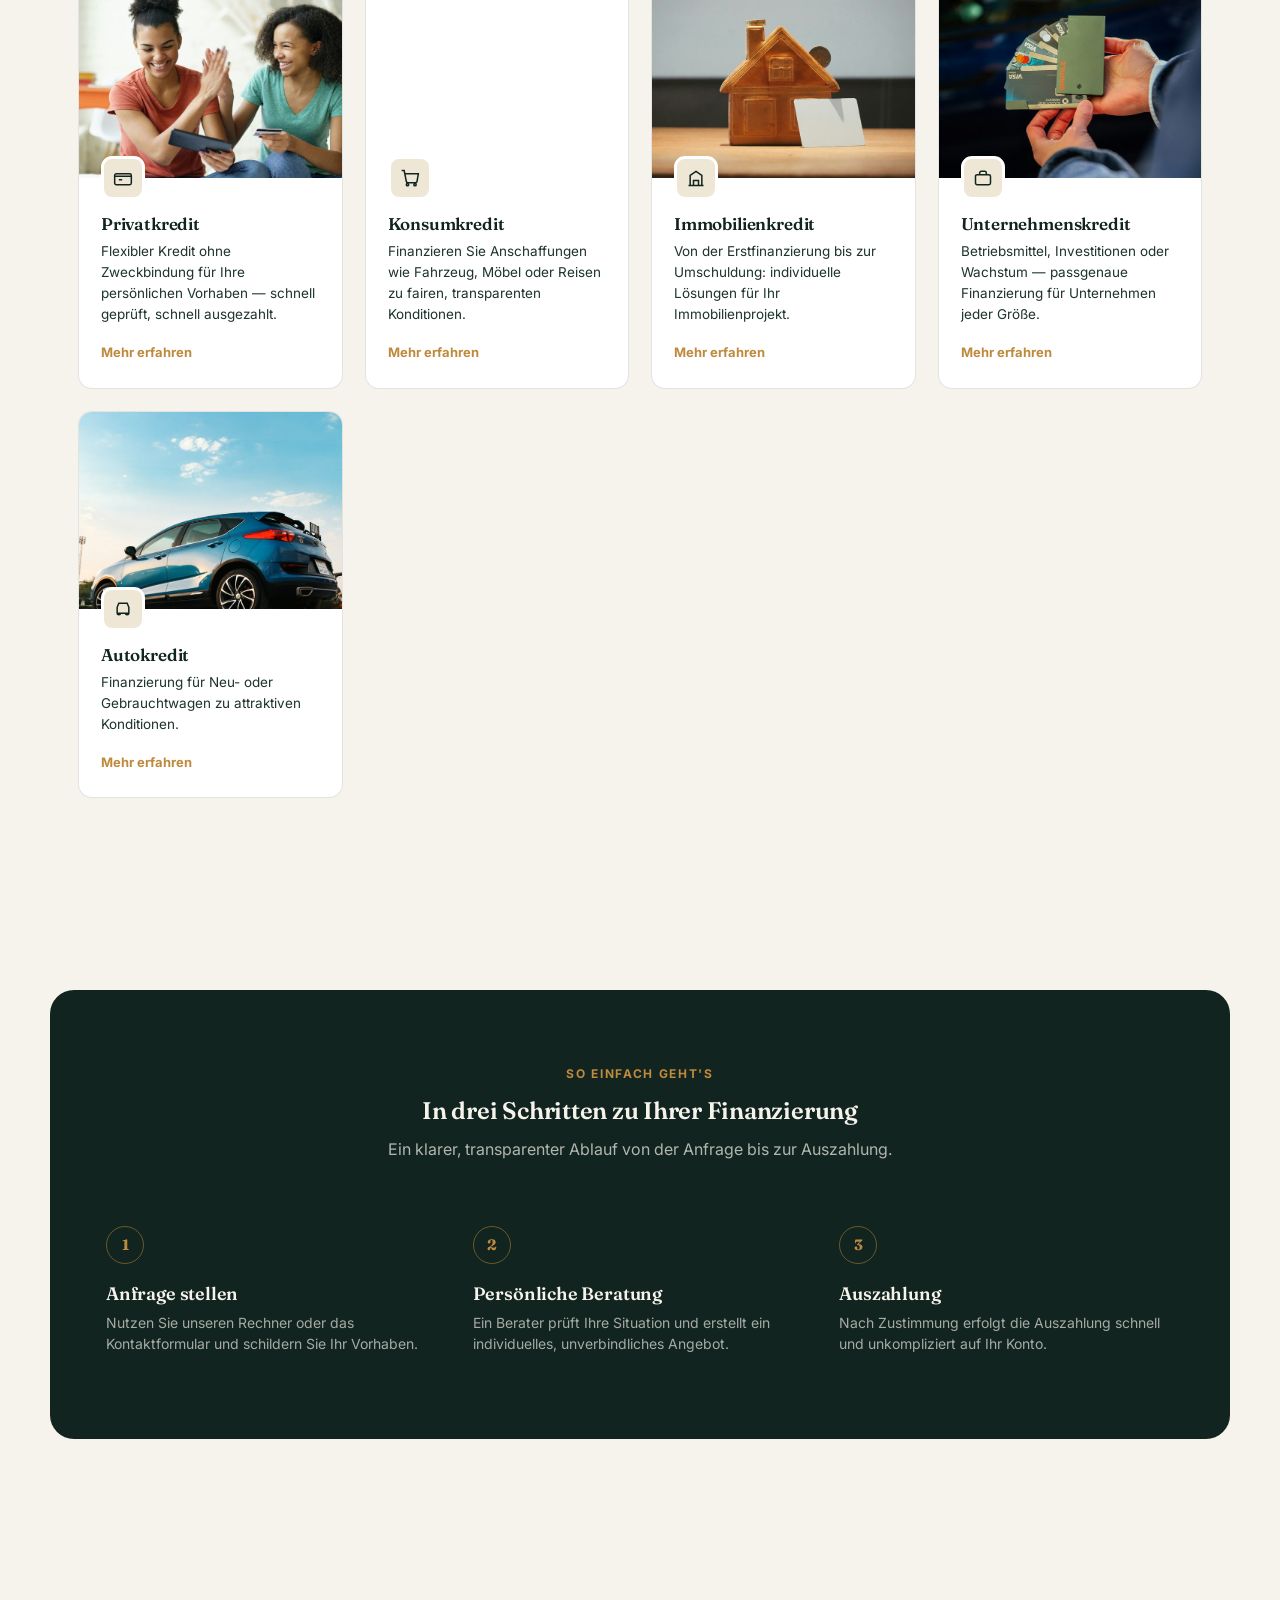
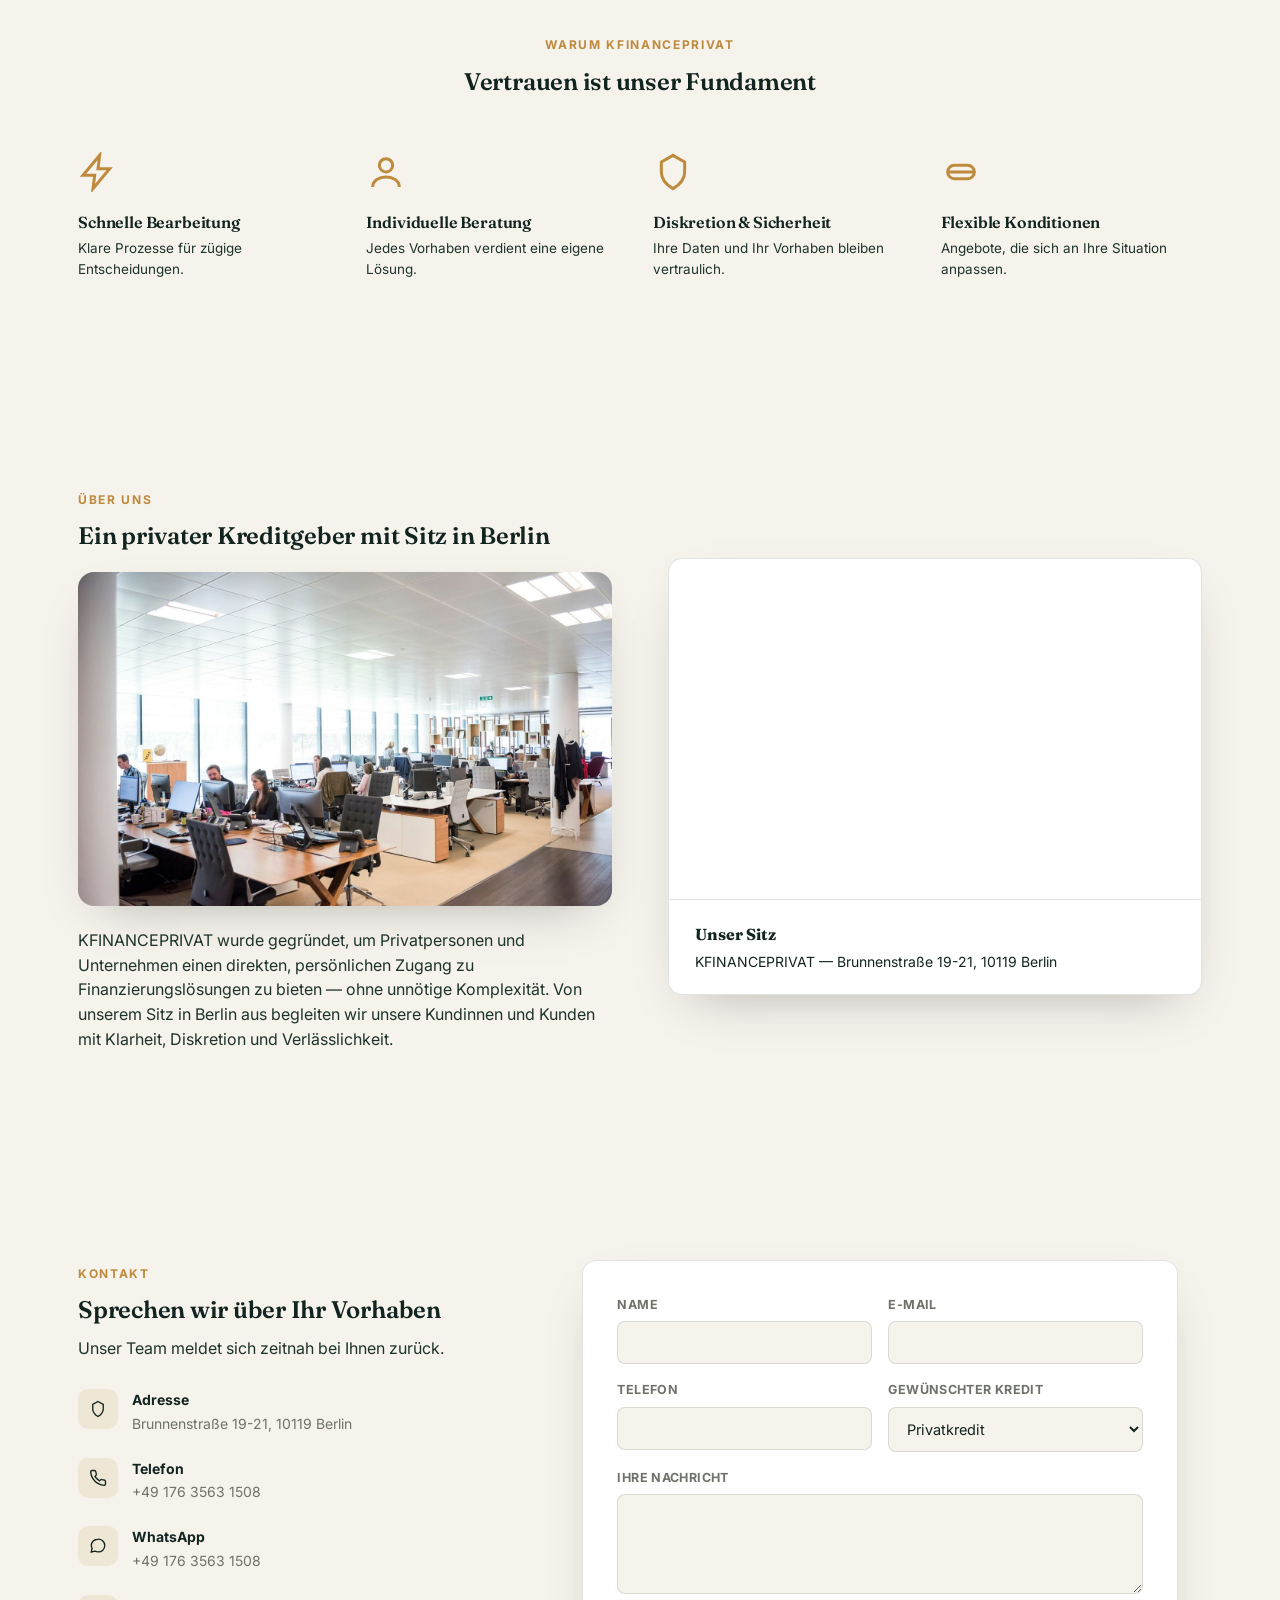
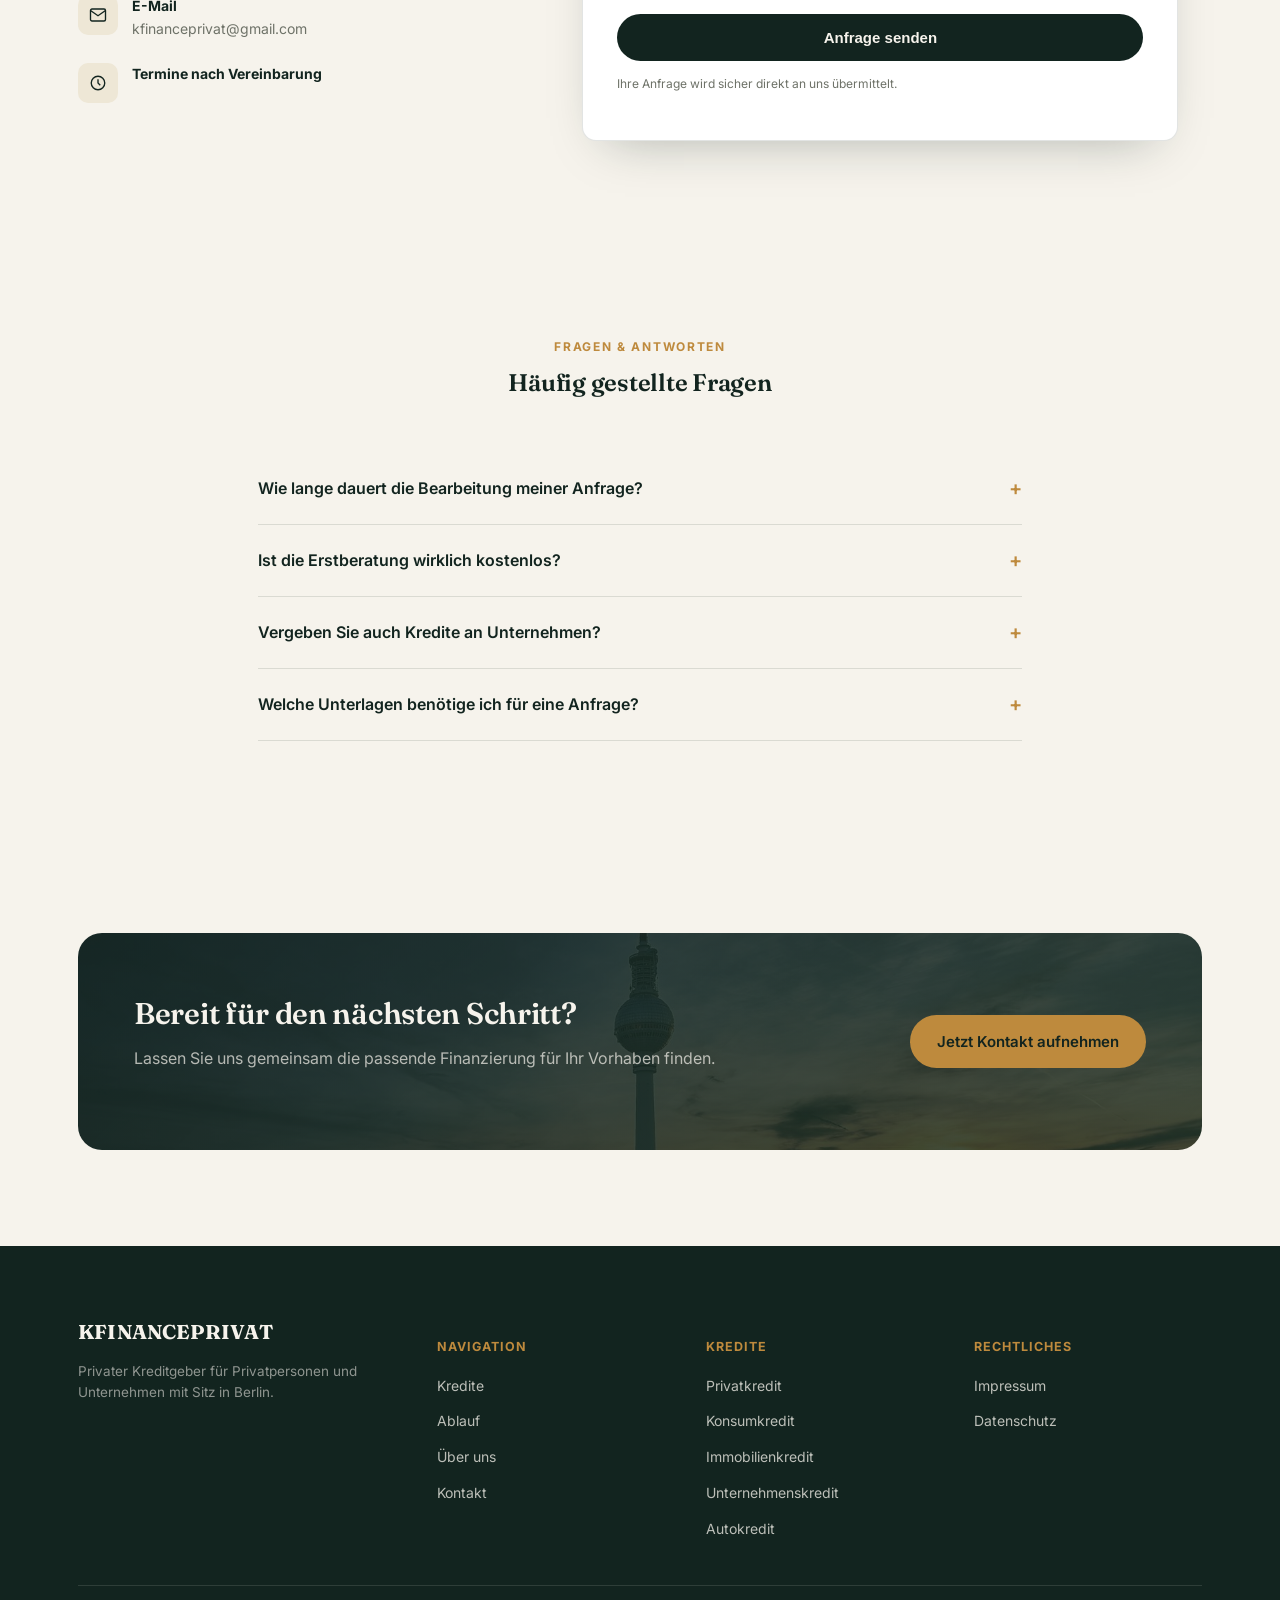
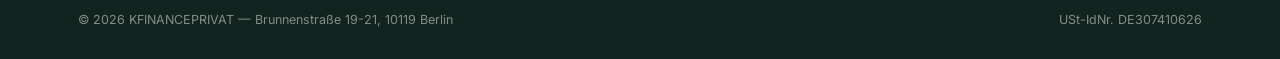
==== commit 3c6cc003: "Add files via upload" ====
--- a/index.html
+++ b/index.html
@@ -32,6 +32,7 @@
       <button class="burger" aria-label="Menu"><span></span><span></span><span></span></button>
     </div>
   </div>
+  <div class="nav-backdrop"></div>
 </header>
 
 <section class="hero">
@@ -75,6 +76,24 @@
   </div>
 </section>
 
+<section id="beratung" style="padding-top:0;">
+  <div class="wrap" style="display:grid; grid-template-columns:1fr 1fr; gap:56px; align-items:center;">
+    <div class="reveal" style="position:relative; border-radius:20px; overflow:hidden; box-shadow:var(--shadow);">
+      <img src="photo-conseil.jpg" alt="Persönliche Kreditberatung / Conseil personnalisé" style="width:100%; height:100%; object-fit:cover; display:block; aspect-ratio:4/3;">
+      <div style="position:absolute; left:20px; bottom:20px; background:var(--white); border-radius:14px; padding:10px 16px 10px 10px; display:flex; align-items:center; gap:12px; box-shadow:var(--shadow);">
+        <img src="photo-portrait.jpg" alt="Beraterin" style="width:52px; height:52px; border-radius:50%; object-fit:cover; display:block;">
+        <span style="font-size:12.5px; font-weight:700; color:var(--ink); line-height:1.3;" data-i18n="advisor_badge">Ihre Ansprechpartnerin</span>
+      </div>
+    </div>
+    <div class="reveal">
+      <span class="eyebrow" data-i18n="advisor_eyebrow">Persönliche Beratung</span>
+      <h2 data-i18n="advisor_title">Ein echter Ansprechpartner, kein Algorithmus</h2>
+      <p data-i18n="advisor_text">Hinter jeder Anfrage steht bei uns ein Berater, der sich Zeit nimmt, Ihr Vorhaben zu verstehen — und Ihnen eine Lösung vorschlägt, die wirklich zu Ihnen passt.</p>
+      <a href="#kontakt" class="btn btn-outline" data-i18n="advisor_cta">Termin vereinbaren</a>
+    </div>
+  </div>
+</section>
+
 <section id="kredite">
   <div class="wrap">
     <div class="section-head center reveal">
@@ -84,28 +103,49 @@
     </div>
     <div class="credit-grid">
       <div class="credit-card reveal">
-        <div class="icon"><svg width="22" height="22" viewBox="0 0 24 24" fill="none" stroke="#12241F" stroke-width="1.8"><rect x="2" y="7" width="20" height="13" rx="2"/><path d="M2 10h20M7 14h4"/></svg></div>
-        <h3 data-i18n="c1_title">Privatkredit</h3>
-        <p data-i18n="c1_text">Flexibler Kredit ohne Zweckbindung für Ihre persönlichen Vorhaben.</p>
-        <a href="#kontakt" data-i18n="c_more">Mehr erfahren →</a>
-      </div>
-      <div class="credit-card reveal">
-        <div class="icon"><svg width="22" height="22" viewBox="0 0 24 24" fill="none" stroke="#12241F" stroke-width="1.8"><circle cx="9" cy="20" r="1.4"/><circle cx="18" cy="20" r="1.4"/><path d="M2 3h3l2.6 13.2a2 2 0 0 0 2 1.6h8.8a2 2 0 0 0 2-1.6L22 7H6"/></svg></div>
-        <h3 data-i18n="c2_title">Konsumkredit</h3>
-        <p data-i18n="c2_text">Finanzieren Sie Anschaffungen zu fairen, transparenten Konditionen.</p>
-        <a href="#kontakt" data-i18n="c_more">Mehr erfahren →</a>
-      </div>
-      <div class="credit-card reveal">
-        <div class="icon"><svg width="22" height="22" viewBox="0 0 24 24" fill="none" stroke="#12241F" stroke-width="1.8"><path d="M3 21h18M5 21V9l7-5 7 5v12M9 21v-6h6v6"/></svg></div>
-        <h3 data-i18n="c3_title">Immobilienkredit</h3>
-        <p data-i18n="c3_text">Individuelle Lösungen für Ihr Immobilienprojekt.</p>
-        <a href="#kontakt" data-i18n="c_more">Mehr erfahren →</a>
-      </div>
-      <div class="credit-card reveal">
-        <div class="icon"><svg width="22" height="22" viewBox="0 0 24 24" fill="none" stroke="#12241F" stroke-width="1.8"><rect x="3" y="8" width="18" height="12" rx="2"/><path d="M8 8V6a2 2 0 0 1 2-2h4a2 2 0 0 1 2 2v2"/></svg></div>
-        <h3 data-i18n="c4_title">Unternehmenskredit</h3>
-        <p data-i18n="c4_text">Passgenaue Finanzierung für Unternehmen jeder Größe.</p>
-        <a href="#kontakt" data-i18n="c_more">Mehr erfahren →</a>
+        <img class="photo" src="credit-personnel.jpg" alt="Privatkredit">
+        <div class="body">
+          <div class="icon"><svg width="20" height="20" viewBox="0 0 24 24" fill="none" stroke="#12241F" stroke-width="1.8"><rect x="2" y="7" width="20" height="13" rx="2"/><path d="M2 10h20M7 14h4"/></svg></div>
+          <h3 data-i18n="c1_title">Privatkredit</h3>
+          <p data-i18n="c1_text">Flexibler Kredit ohne Zweckbindung für Ihre persönlichen Vorhaben.</p>
+          <a href="#kontakt" data-i18n="c_more">Mehr erfahren →</a>
+        </div>
+      </div>
+      <div class="credit-card reveal">
+        <img class="photo" src="credit-consommation.jpg" alt="Konsumkredit">
+        <div class="body">
+          <div class="icon"><svg width="20" height="20" viewBox="0 0 24 24" fill="none" stroke="#12241F" stroke-width="1.8"><circle cx="9" cy="20" r="1.4"/><circle cx="18" cy="20" r="1.4"/><path d="M2 3h3l2.6 13.2a2 2 0 0 0 2 1.6h8.8a2 2 0 0 0 2-1.6L22 7H6"/></svg></div>
+          <h3 data-i18n="c2_title">Konsumkredit</h3>
+          <p data-i18n="c2_text">Finanzieren Sie Anschaffungen zu fairen, transparenten Konditionen.</p>
+          <a href="#kontakt" data-i18n="c_more">Mehr erfahren →</a>
+        </div>
+      </div>
+      <div class="credit-card reveal">
+        <img class="photo" src="credit-immobilier.jpg" alt="Immobilienkredit">
+        <div class="body">
+          <div class="icon"><svg width="20" height="20" viewBox="0 0 24 24" fill="none" stroke="#12241F" stroke-width="1.8"><path d="M3 21h18M5 21V9l7-5 7 5v12M9 21v-6h6v6"/></svg></div>
+          <h3 data-i18n="c3_title">Immobilienkredit</h3>
+          <p data-i18n="c3_text">Individuelle Lösungen für Ihr Immobilienprojekt.</p>
+          <a href="#kontakt" data-i18n="c_more">Mehr erfahren →</a>
+        </div>
+      </div>
+      <div class="credit-card reveal">
+        <img class="photo" src="credit-entreprise.jpg" alt="Unternehmenskredit">
+        <div class="body">
+          <div class="icon"><svg width="20" height="20" viewBox="0 0 24 24" fill="none" stroke="#12241F" stroke-width="1.8"><rect x="3" y="8" width="18" height="12" rx="2"/><path d="M8 8V6a2 2 0 0 1 2-2h4a2 2 0 0 1 2 2v2"/></svg></div>
+          <h3 data-i18n="c4_title">Unternehmenskredit</h3>
+          <p data-i18n="c4_text">Passgenaue Finanzierung für Unternehmen jeder Größe.</p>
+          <a href="#kontakt" data-i18n="c_more">Mehr erfahren →</a>
+        </div>
+      </div>
+      <div class="credit-card reveal">
+        <img class="photo" src="credit-auto.jpg" alt="Autokredit">
+        <div class="body">
+          <div class="icon"><svg width="20" height="20" viewBox="0 0 24 24" fill="none" stroke="#12241F" stroke-width="1.8"><path d="M5 17h14M5 17a2 2 0 1 0 4 0M15 17a2 2 0 1 0 4 0M5 17V10l2-5h10l2 5v7"/></svg></div>
+          <h3 data-i18n="c5_title">Autokredit</h3>
+          <p data-i18n="c5_text">Finanzierung für Neu- oder Gebrauchtwagen zu attraktiven Konditionen.</p>
+          <a href="#kontakt" data-i18n="c_more">Mehr erfahren →</a>
+        </div>
       </div>
     </div>
   </div>
@@ -146,6 +186,9 @@
     <div class="reveal">
       <span class="eyebrow" data-i18n="about_eyebrow">Über uns</span>
       <h2 data-i18n="about_title">Ein privater Kreditgeber mit Sitz in Berlin</h2>
+      <div style="border-radius:16px; overflow:hidden; box-shadow:var(--shadow); margin:22px 0;">
+        <img src="photo-bureau.jpg" alt="KFINANCEPRIVAT Büro" style="width:100%; display:block; aspect-ratio:16/10; object-fit:cover;">
+      </div>
       <p data-i18n="about_text">KFINANCEPRIVAT wurde gegründet, um Privatpersonen und Unternehmen einen direkten, persönlichen Zugang zu Finanzierungslösungen zu bieten.</p>
     </div>
     <div class="about-card reveal">
@@ -202,6 +245,7 @@
             <option data-i18n="f_type_2">Konsumkredit</option>
             <option data-i18n="f_type_3">Immobilienkredit</option>
             <option data-i18n="f_type_4">Unternehmenskredit</option>
+            <option data-i18n="f_type_5">Autokredit</option>
           </select>
         </div>
       </div>
@@ -267,6 +311,7 @@
           <li><a href="#kredite" data-i18n="c2_title">Konsumkredit</a></li>
           <li><a href="#kredite" data-i18n="c3_title">Immobilienkredit</a></li>
           <li><a href="#kredite" data-i18n="c4_title">Unternehmenskredit</a></li>
+          <li><a href="#kredite" data-i18n="c5_title">Autokredit</a></li>
         </ul>
       </div>
       <div>
--- a/style.css
+++ b/style.css
@@ -63,7 +63,7 @@
   transition:box-shadow .2s ease;
 }
 header.site.scrolled{box-shadow:0 8px 24px -18px rgba(18,36,31,.5);}
-.nav{display:flex; align-items:center; justify-content:space-between; padding:16px 0;}
+.nav{display:flex; align-items:center; justify-content:space-between; padding:16px 0; position:relative;}
 .brand{display:flex; align-items:center; gap:12px;}
 .brand img{height:40px; width:40px;}
 .brand-word{font-family:'Fraunces', serif; font-weight:700; font-size:20px; letter-spacing:.01em;}
@@ -129,18 +129,24 @@
 .section-head.center{margin-left:auto; margin-right:auto; text-align:center;}
 
 /* Credit types */
-.credit-grid{display:grid; grid-template-columns:repeat(4,1fr); gap:22px;}
+.credit-grid{display:grid; grid-template-columns:repeat(auto-fit, minmax(220px,1fr)); gap:22px;}
 .credit-card{
   background:var(--white); border:1px solid var(--line); border-radius:var(--radius);
-  padding:30px 26px; transition:transform .2s ease, box-shadow .2s ease;
+  overflow:hidden; transition:transform .2s ease, box-shadow .2s ease;
 }
 .credit-card:hover{transform:translateY(-4px); box-shadow:var(--shadow);}
+.credit-card .photo{width:100%; aspect-ratio:4/3; object-fit:cover; display:block;}
+.credit-card .photo-placeholder{
+  width:100%; aspect-ratio:4/3; display:flex; align-items:center; justify-content:center; background:var(--paper-alt);
+}
+.credit-card .body{padding:24px 22px;}
 .credit-card .icon{
-  width:48px; height:48px; border-radius:12px; background:var(--paper-alt);
-  display:flex; align-items:center; justify-content:center; margin-bottom:18px;
-}
-.credit-card h3{font-size:18px; margin-bottom:8px;}
-.credit-card p{font-size:14px; margin-bottom:16px;}
+  width:44px; height:44px; border-radius:11px; background:var(--paper-alt);
+  display:flex; align-items:center; justify-content:center; margin-bottom:14px; margin-top:-46px;
+  position:relative; border:3px solid var(--white);
+}
+.credit-card h3{font-size:17px; margin-bottom:8px;}
+.credit-card p{font-size:13.5px; margin-bottom:14px;}
 .credit-card a{font-size:13px; font-weight:700; color:var(--gold); display:inline-flex; align-items:center; gap:5px;}
 
 /* Process */
@@ -211,7 +217,9 @@
 
 /* CTA banner */
 .cta-banner{
-  background:linear-gradient(135deg, var(--ink), var(--ink-soft)); color:var(--paper);
+  background:linear-gradient(135deg, rgba(18,36,31,.88), rgba(29,51,43,.82)), url('photo-berlin-banner.jpg');
+  background-size:cover; background-position:center;
+  color:var(--paper);
   border-radius:24px; padding:64px 56px; display:flex; align-items:center; justify-content:space-between; gap:40px; flex-wrap:wrap;
 }
 .cta-banner h2{color:var(--paper); font-size:30px; max-width:480px;}
@@ -262,6 +270,38 @@
   .footer-grid{grid-template-columns:1fr 1fr;}
   .nav-links{display:none;}
   .burger{display:flex;}
+
+  .nav-links.mobile-open{
+    display:flex; flex-direction:column; gap:3px;
+    position:absolute; top:calc(100% + 12px); left:0; right:0;
+    background:var(--white); border:1px solid var(--line); border-radius:16px;
+    padding:12px; box-shadow:var(--shadow); z-index:150;
+    animation:navDrop .22s ease;
+  }
+  .nav-links.mobile-open a{
+    padding:15px 16px; border-radius:10px; font-size:16px; font-weight:600;
+    display:flex; align-items:center; justify-content:space-between; gap:10px;
+    border-bottom:none;
+  }
+  .nav-links.mobile-open a:not(:last-child){border-bottom:1px solid var(--line);}
+  .nav-links.mobile-open a::after{content:"→"; color:var(--gold); font-size:14px; flex:none;}
+  .nav-links.mobile-open a:active, .nav-links.mobile-open a:hover{background:var(--paper-alt);}
+
+  .nav-backdrop{
+    display:none; position:fixed; inset:0; background:rgba(18,36,31,.35);
+    z-index:120; backdrop-filter:blur(2px);
+  }
+  .nav-backdrop.show{display:block;}
+
+  .burger.open span:nth-child(1){transform:translateY(7px) rotate(45deg);}
+  .burger.open span:nth-child(2){opacity:0;}
+  .burger.open span:nth-child(3){transform:translateY(-7px) rotate(-45deg);}
+  .burger span{transition:transform .2s ease, opacity .2s ease;}
+}
+
+@keyframes navDrop{
+  from{opacity:0; transform:translateY(-8px);}
+  to{opacity:1; transform:none;}
 }
 @media (max-width: 640px){
   .credit-grid, .adv-grid{grid-template-columns:1fr;}
